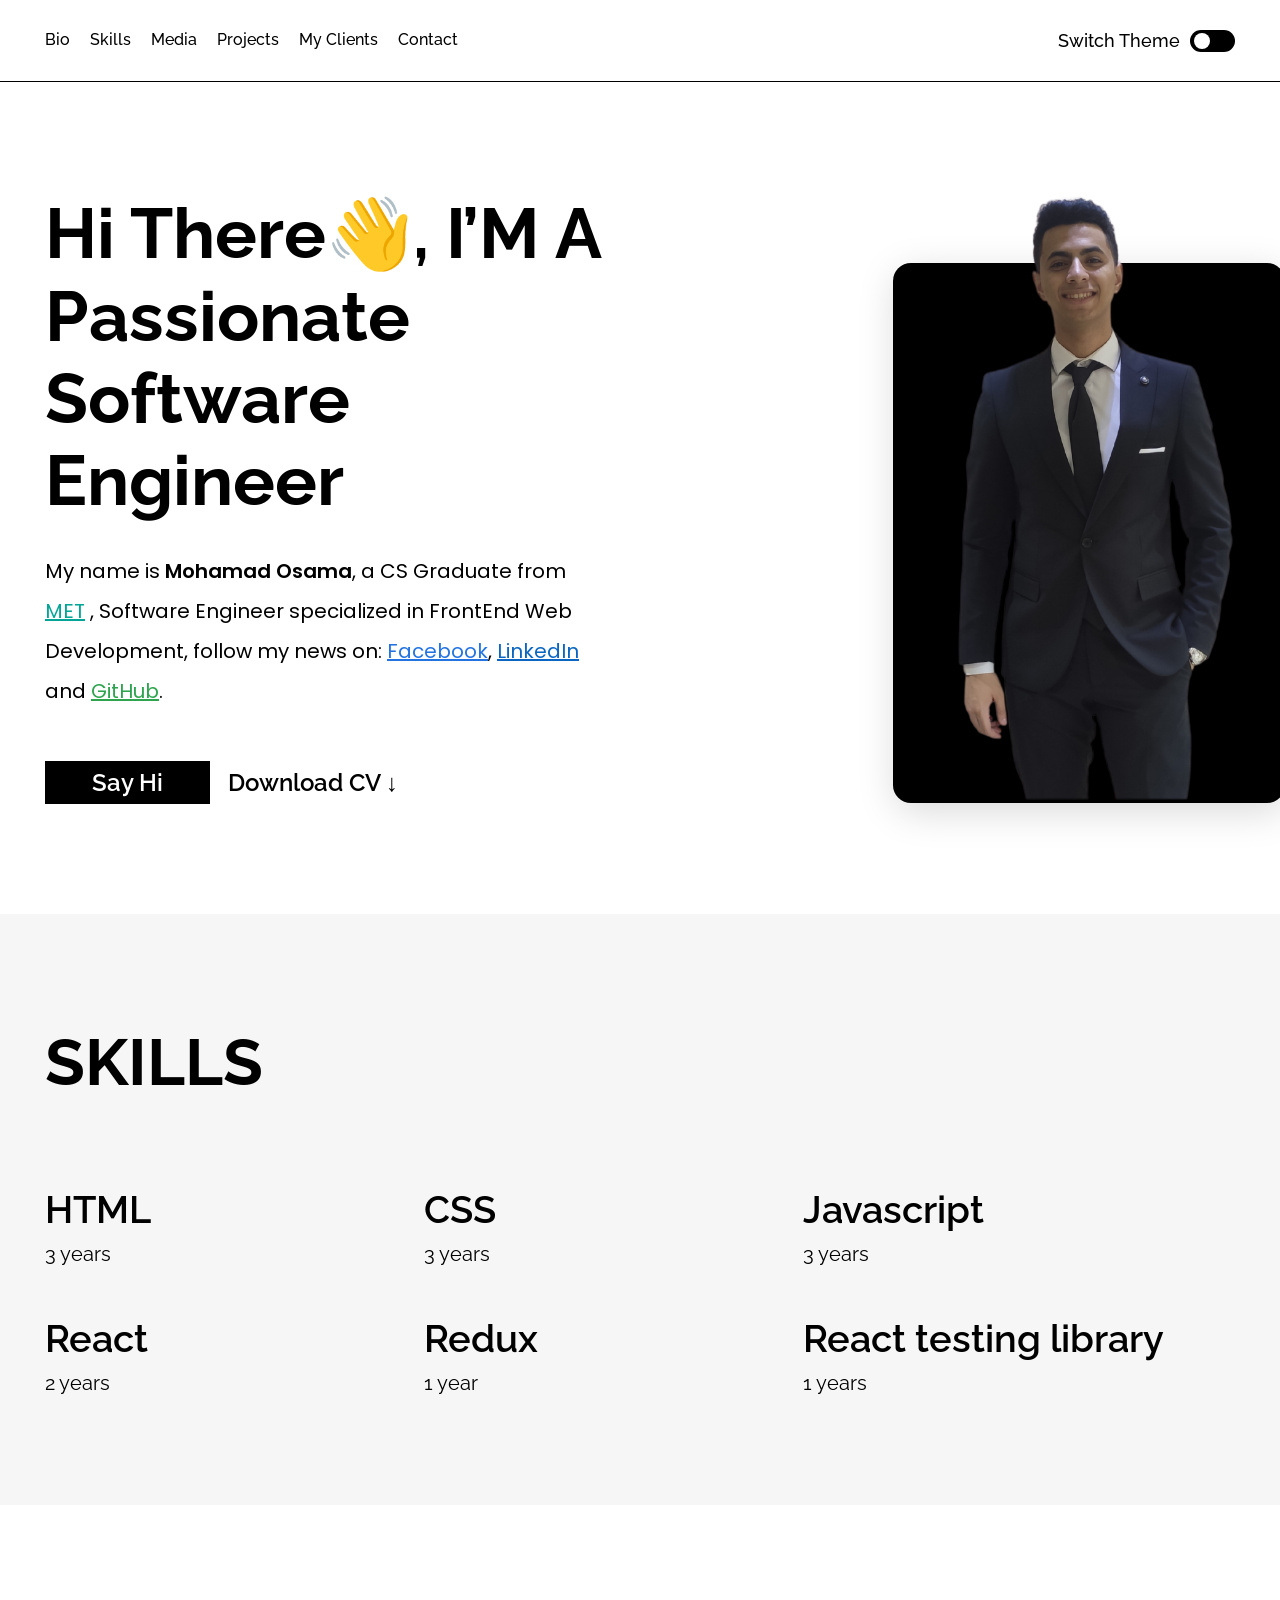
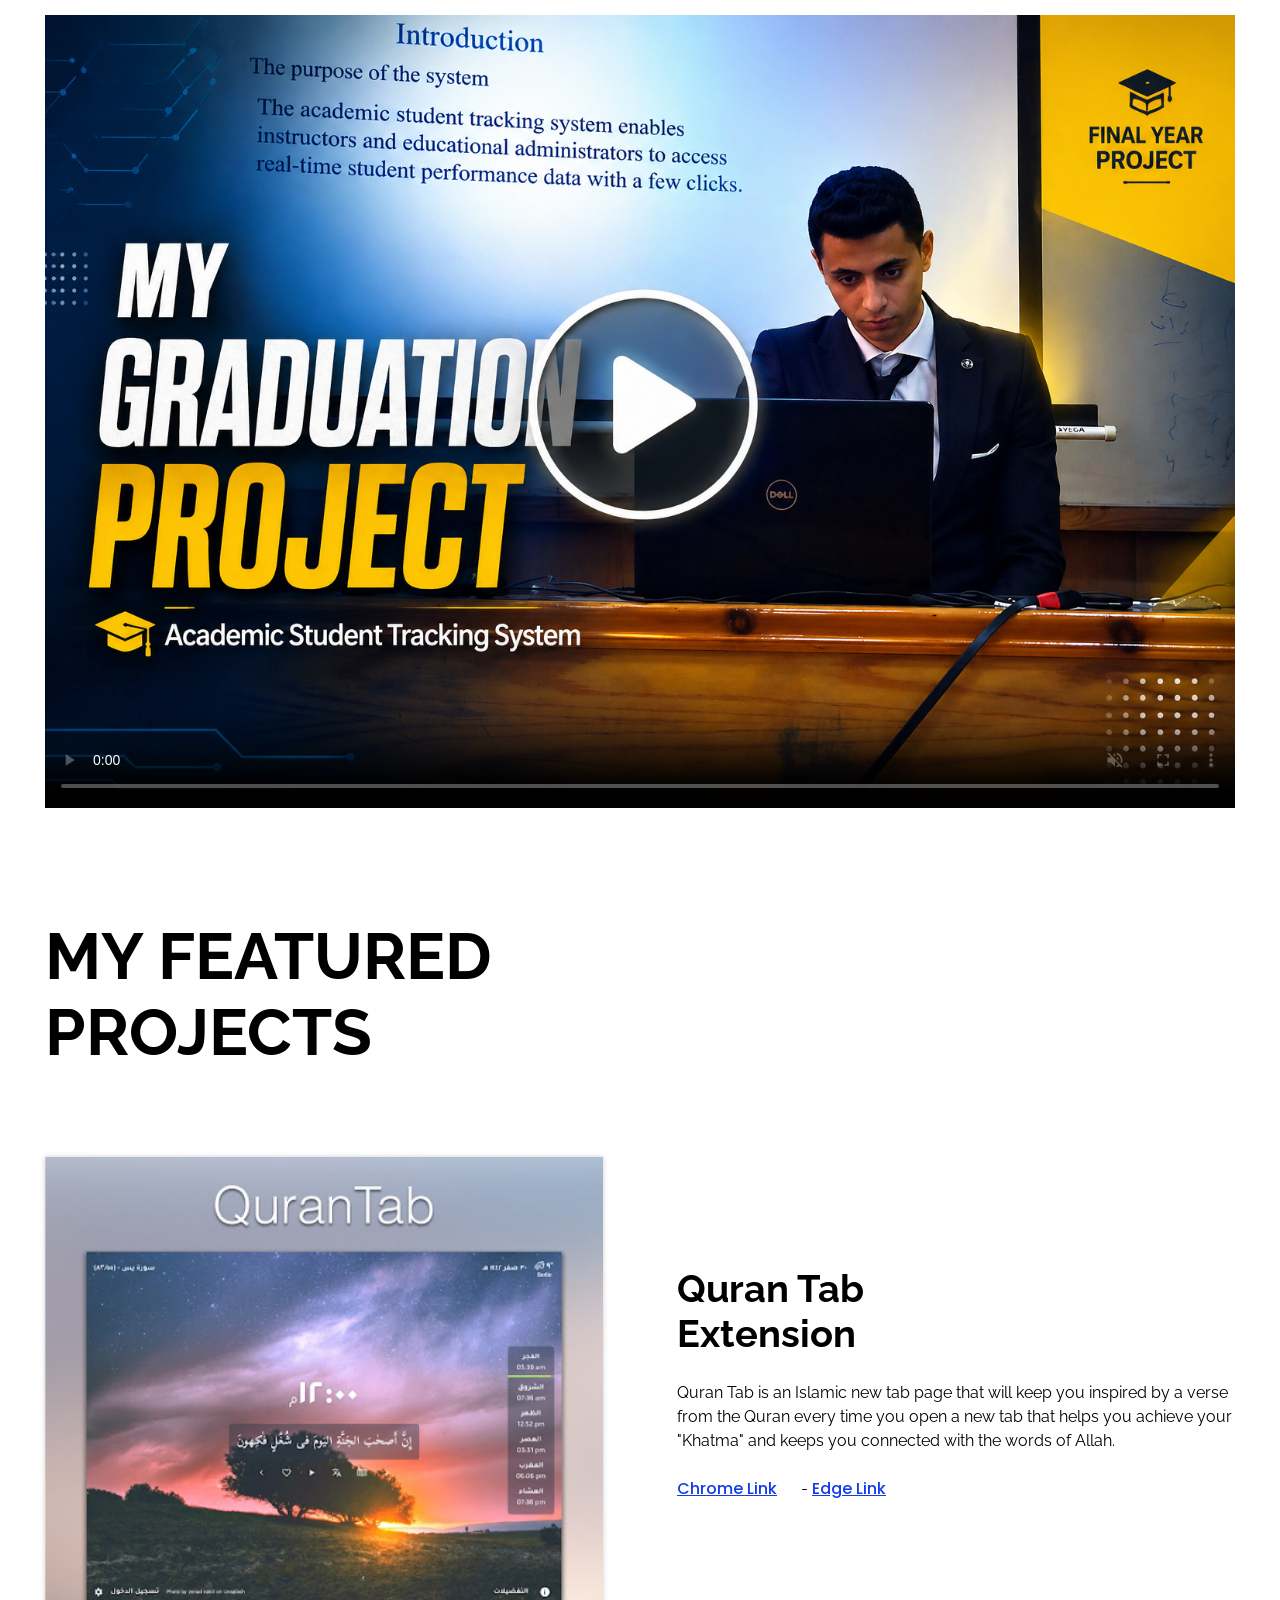
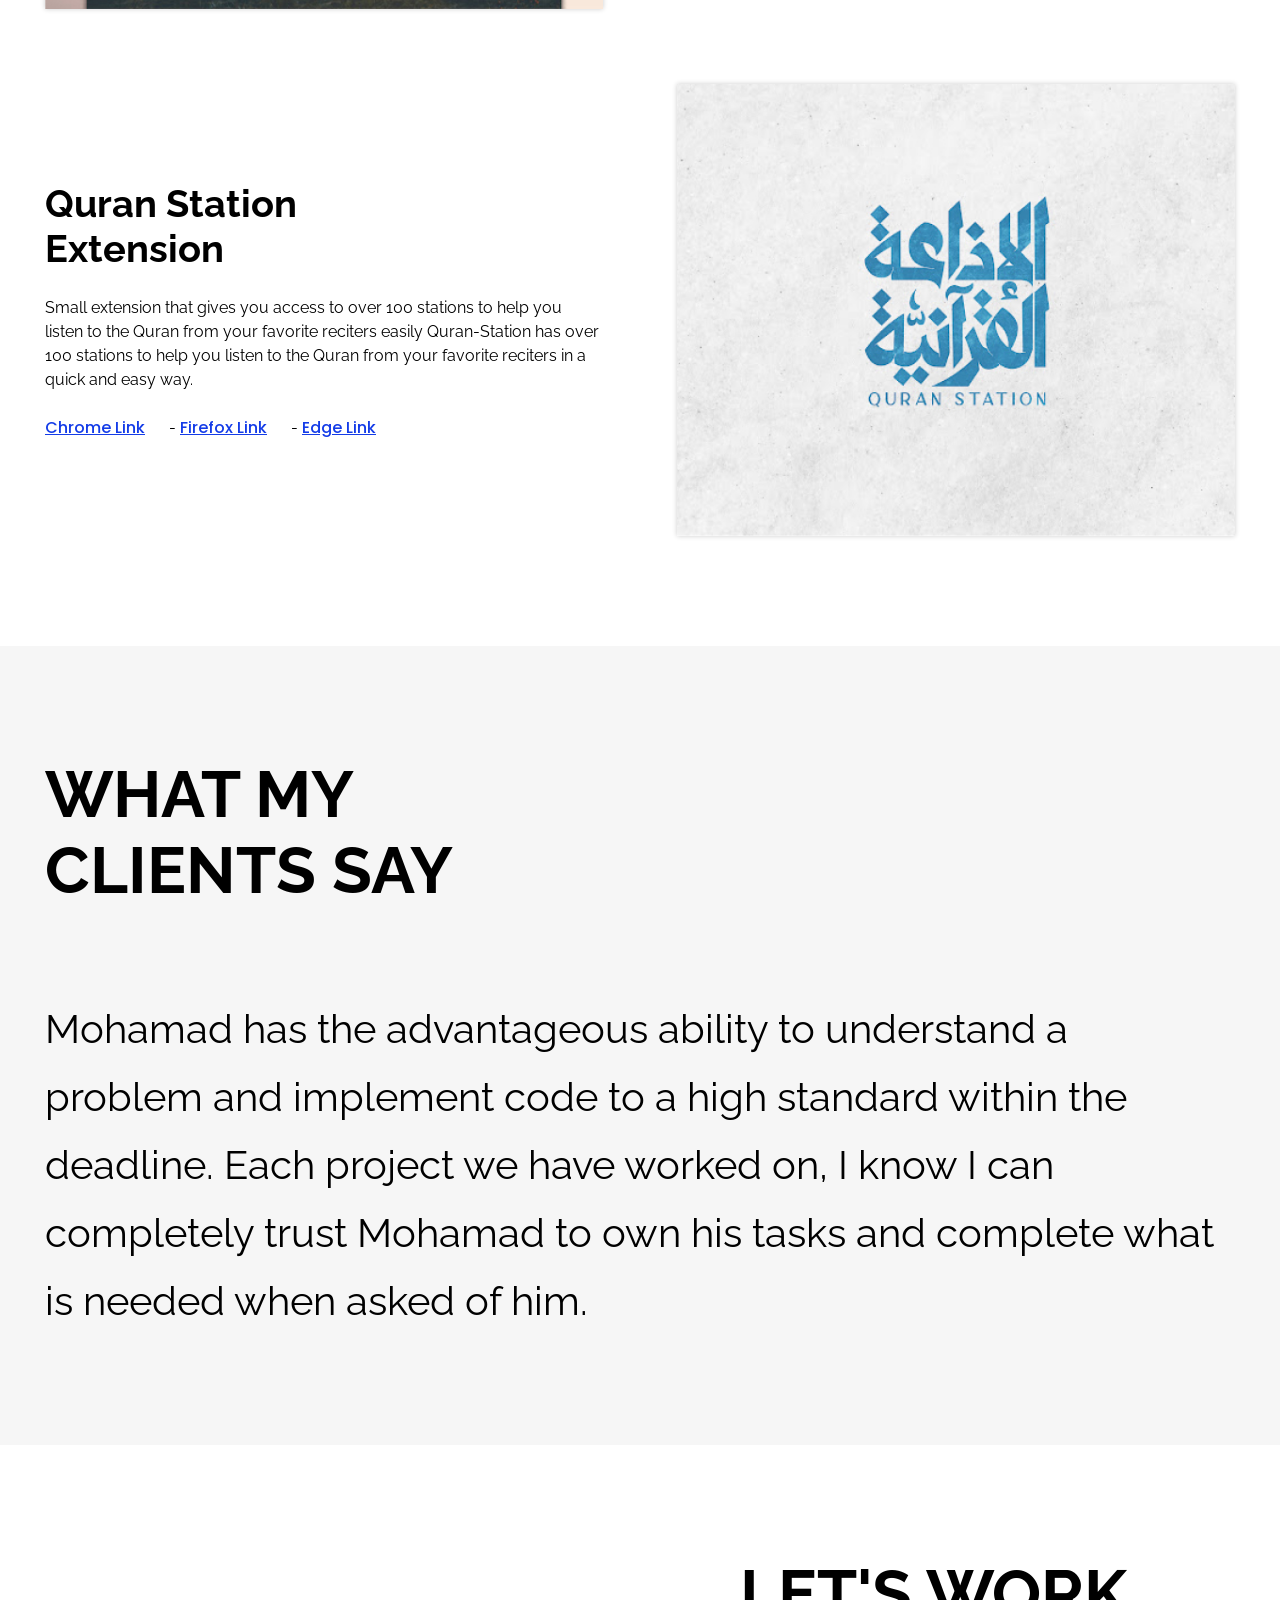
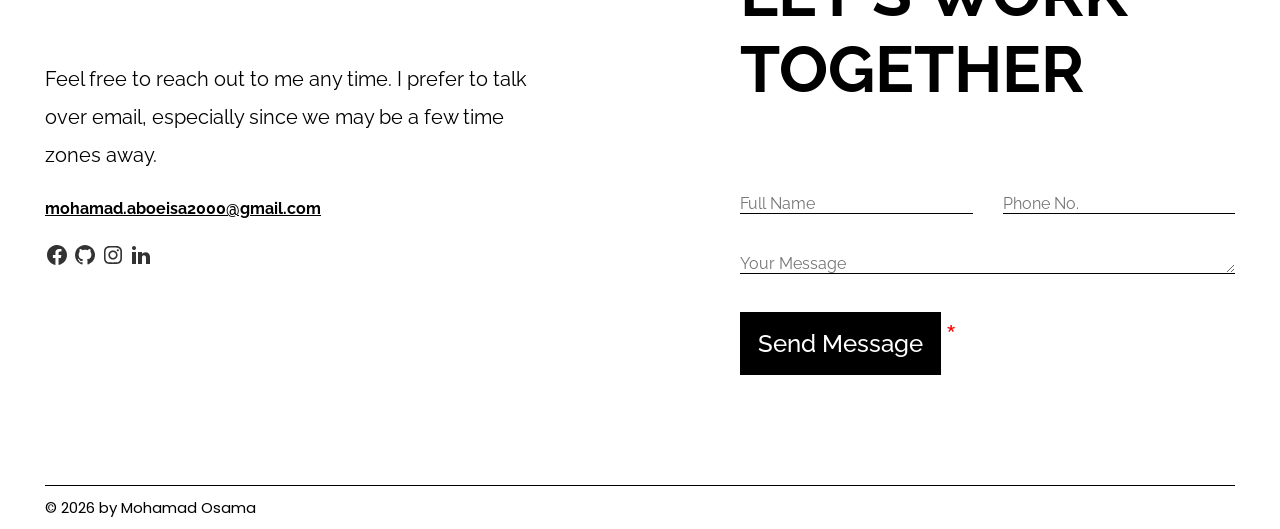
==== index.html @ 6b3fe072 "first commit" ====
<!doctype html>
<html lang="en">
  <head>
    <meta charset="UTF-8" />
    <meta name="viewport" content="width=device-width, initial-scale=1.0" />
    <link rel="preconnect" href="https://fonts.googleapis.com" />
    <link rel="preconnect" href="https://fonts.gstatic.com" crossorigin />
    <link
      href="https://fonts.googleapis.com/css2?family=Poppins:ital,wght@0,100;0,200;0,300;0,400;0,500;0,600;0,700;0,800;0,900;1,100;1,200;1,300;1,400;1,500;1,600;1,700;1,800;1,900&family=Raleway:ital,wght@0,100..900;1,100..900&display=swap"
      rel="stylesheet"
    />
    <link rel="stylesheet" href="/styles/style.css" />
    <title>Mohamad Osama</title>
  </head>
  <body>
    <div class="container">
      <video class="video-loop" autoplay muted loop>
        <source src="video-loop.mp4" type="video/mp4" />
      </video>
      <header class="header">
        <label class="burger-menu" for="menu">
          <div class="burger-menu__bar"></div>
          <div class="burger-menu__bar"></div>
          <div class="burger-menu__bar"></div>
        </label>
        <input id="menu" class="burger-menu__checkbox" type="checkbox">

        <nav class="navigation">
          <ul class="navigation__list">
            <li><a href="#bio" class="navigation__link navigation__bio">Bio</a></li>
            <li><a href="#skills" class="navigation__link navigation__skills">Skills</a></li>
            <li><a href="#media" class="navigation__link navigation__media">Media</a></li>
            <li><a href="#projects" class="navigation__link navigation__projects">Projects</a></li>
            <li><a href="#clients" class="navigation__link navigation__clients">My Clients</a></li>
            <li><a href="#contact" class="navigation__link navigation__contact">Contact</a></li>
          </ul>
        </nav>
        <div class="toggle">
          <h3 class="toggle__title">Switch Theme</h3>
          <input
            type="checkbox"
            name="toggle checkbox"
            id="toggle"
            class="toggle__checkbox"
          />
          <label for="toggle" class="toggle__label"></label>
        </div>
      </header>

      <section id="bio" class="bio section">
        <div class="bio__data">
          <h1 class="bio__heading">
            Hi There👋, I’M A Passionate Software Engineer
          </h1>
          <p class="bio__objective">
            My name is <span class="bio__name">Mohamad Osama</span>, a
            CS Graduate from
            <a href="https://metmans.edu.eg/" class="bio__almdrasa" target="_blank">MET</a>
            , Software Engineer specialized in FrontEnd Web Development, follow my news on: 
            <a
              href="https://www.facebook.com/mohamad.aboeisa"
              target="_blank"
              class="bio__facebook"
              >Facebook</a
            >,
            <a
              href="https://www.linkedin.com/in/mohamad-osama-aboeisa/"
              target="_blank"
              class="bio__linkedin"
              >LinkedIn</a
            >
            and
            <a
              href="https://github.com/mohamad-aboeisa"
              class="bio__github"
              target="_blank"
              >GitHub</a>.
          </p>
          <a href="#contact" class="bio__links say-hi-link">Say Hi</a>
          <a href="MohamadOsamaResume.pdf" class="bio__links find-out-link" target="_blank"
            >Download CV <span class="bio__arrow">↓</span></a
          >
        </div>
        <div class="bio__pic-content">
          <img
            class="bio__pic"
            src="./images/personal-pic.png"
            alt="image of mohamad osama"
          />
        </div>
      </section>

      <section id="skills" class="skills section section--with--bg">
        <h2 class="h2-heading">Skills</h2>
        <ul class="skills__list">
          <li class="skills__item">
            <h2 class="skills__title">HTML</h2>
            <span class="skills__years">3 years</span>
          </li>
          <li class="skills__item">
            <h2 class="skills__title">CSS</h2>
            <span class="skills__years">3 years</span>
          </li>
          <li class="skills__item">
            <h2 class="skills__title">Javascript</h2>
            <span class="skills__years">3 years</span>
          </li>
          <li class="skills__item">
            <h2 class="skills__title">React</h2>
            <span class="skills__years">2 years</span>
          </li>
          <li class="skills__item">
            <h2 class="skills__title">Redux</h2>
            <span class="skills__years">1 year</span>
          </li>
          <li class="skills__item">
            <h2 class="skills__title">React testing library</h2>
            <span class="skills__years">1 years</span>
          </li>
        </ul>
      </section>

      <section id="media" class="media section">
        <video
          class="media__video"
          poster="./images/thumbnail.jpg"
          controls
          muted
        >
          <source src="video.mp4" type="video/mp4" />
          Your browser doesn't support the video tag
        </video>
      </section>

      <section id="projects" class="projects section">
        <h2 class="h2-heading">My featured <br> projects</h2>
        <div class="projects__main">
          <img
            class="projects__img"
            src="./images/project-1.jpg"
            alt="Quran Tab Extension"
          />
          <div class="projects__data">
            <h3 class="h3-heading">Quran Tab <br> Extension</h3>
            <p class="projects__description">
              Quran Tab is an Islamic new tab page that will keep you inspired
              by a verse from the Quran every time you open a new tab that helps
              you achieve your "Khatma" and keeps you connected with the words
              of Allah.
            </p>
            <a class="projects__link" href="https://bit.ly/qt-chrome" target="_blank">Chrome Link</a>
            <span>-</span>
            <a class="projects__link" href="https://bit.ly/qt-edge" target="_blank">Edge Link</a>
          </div>
          <div class="projects__data">
            <h3 class="h3-heading">Quran Station <br> Extension</h3>
            <p class="projects__description">
              Small extension that gives you access to over 100 stations to help you listen to the Quran from your favorite reciters easily Quran-Station has over 100 stations to help you listen to the Quran from your favorite reciters in a quick and easy way.
            </p>
            <a class="projects__link" href="https://bit.ly/qs-chrome" target="_blank">Chrome Link</a>
            <span>-</span>
            <a class="projects__link" href="https://bit.ly/qs-firefox" target="_blank">Firefox Link</a>
            <span>-</span>
            <a class="projects__link" href="https://bit.ly/quran-station-edge" target="_blank">Edge Link</a>
          </div>
          <img class="projects__img" src="images/project-2.jpg" alt="Quran Tab Extension">
      </section>

      <section id="clients" class="clients section section--with--bg">
        <h2 class="h2-heading">What My <br> CLients Say</h2>

        <div class="clients__opinions">
          <div class="clients__wrapper">
            <p class="clients__opinion">Mohamad has the advantageous ability to understand a problem and implement code to a high standard within the deadline.
                                         Each project we have worked on, I know I can completely trust Mohamad to own his tasks and complete what is needed when asked of him.</p>
            <p class="clients__opinion">Mohamad will patiently listen to you and give you his own Ideas as well, and in the end,
                                         he comes up with something completely different from what you’re expecting, but the good news is, you’ll always love it.</p>
            <p class="clients__opinion">I had a chance to work closely with Mohamad as a direct manager from hist first day at pbs until my last day there (6+months).
                                         Mohamad's biggest strengths that I admire are taking initiatives on personal and team level, and driving them.</p>
          </div>
        </div>
      </section>

      <section id="contact" class="contact section" >
        <div>
          <p class="contact__description">
            Feel free to reach out to me any time. I prefer to talk over email, especially since we may be a few time zones away.
          </p>
          <a class="contact__email" href="mailto:mohamad.aboeisa2000@gmail.com">mohamad.aboeisa2000@gmail.com</a>

          <div class="contact__socials">
            <a href="https://www.facebook.com/mohamad.aboeisa" class="contact__social" target="_blank">
              <img class="icon" src="./images/brand/facebook.svg" alt="Facebook">
            </a>
            <a href="https://github.com/mohamad-aboeisa" class="contact__social" target="_blank">
              <img class="icon" src="images/brand/github.svg" alt="github">
            </a>
            <a href="https://www.instagram.com/mohamadaboeisa/" class="contact__social" target="_blank">
              <img class="icon" src="images/brand/instagram.svg" alt="instgram">
            </a>
            <a href="https://www.linkedin.com/in/mohamad-osama-aboeisa/" class="contact__social" target="_blank">
              <img class="icon" src="images/brand/LinkedIn.svg" alt="linkedin">
            </a>
          </div>
        </div>

        <div class="contact__formContent">
        <h2 class="h2-heading">Let's work <br> together</h2>

        <form action="results.html">
          <div class="contact__inputs">
            <input class="contact__input" type="text" name="fullName"  placeholder="Full Name" required>
            <input class="contact__input" type="tel" name="telephone"  placeholder="Phone No." pattern="0[0-9]{10}" required>
          </div>
          <textarea class="contact__input contact__textarea" name="description" id="description" rows="1" placeholder="Your Message" required></textarea>
          <input class="contact__button" type="submit" value="Send Message">
        </form>
        </div>
      </section>

      <footer class="footer">&copy; 2026 by Mohamad Osama</footer>
    </div>
  </body>
</html>
---- styles/style.css ----
:root {
  --container-width: 119rem;
  --gutter: 2rem;
  --color-black: #000;
  --color-white: #fff;
  --color-blue: #2374e1;
  --color-light-blue: #1d9bf0;
  --color-dark-blue: #0a66c2;
  --color-darker-blue: #143ce8;
  --color-red: #ff0000;
  --color-light-green: #2ea44f;
  --color-green: #03a696;
  --color-dark-green: #42959b;
  --color-grey: #f6f6f6;
  --color-background: var(--color-white);
  --color-text: var(--color-black);
  --color-box-img: var(--color-black);
  --color-link-bg: var(--color-black);
  --color-input-border: var(--color-black);
  --font-family-raleway: "Raleway", sans-serif;
  --font-family-poppins: "Poppins", sans-serif;
  --font-weight-regular: 400;
  --font-weight-medium: 500;
  --font-weight-semi-bold: 600;
  --font-weight-bold: 700;
  --font-size-70: 7rem;
  --font-size-65: 6.5rem;
  --font-size-40: 4rem;
  --font-size-38: 3.8rem;
  --font-size-24: 2.4rem;
  --font-size-22: 2.2rem;
  --font-size-20: 2rem;
  --font-size-18: 1.8rem;
  --font-size-15: 1.5rem;
  --transition-timing: 0.3s;
}

* {
  padding: 0;
  margin: 0;
  font: inherit;
}

*,
*::before,
*::after {
  box-sizing: border-box;
}

a {
  color: inherit;
  display: inline-block;
}

button,
[type=submit] {
  background-color: transparent;
  cursor: pointer;
  border: 0;
}

ul,
ol {
  list-style: none;
}

html {
  font-size: 62.5%;
  scroll-behavior: smooth;
  scroll-padding-top: 11rem;
}

body {
  font-size: 1.6rem;
  font-family: var(--font-family-raleway);
  background-color: var(--color-background);
  color: var(--color-text);
}

.container {
  display: grid;
  row-gap: 11rem;
  margin: 0 auto;
  max-width: calc(var(--container-width) + var(--gutter) * 2);
  padding-inline: var(--gutter);
}

.video-loop {
  position: fixed;
  top: 0;
  left: 0;
  min-width: 100%;
  min-height: 100%;
  opacity: 0.08;
  z-index: -1;
}

.section {
  position: relative;
  display: grid;
  grid-template-columns: repeat(2, auto);
  align-items: start;
}

.section--with--bg {
  padding: 11rem 0;
}

.section--with--bg::before {
  content: "";
  width: 100vw;
  height: 100%;
  position: absolute;
  justify-self: center;
  z-index: -1;
  background: var(--color-grey);
}

.h2-heading {
  font-size: var(--font-size-65);
  font-weight: var(--font-weight-bold);
  grid-column: 1/-1;
  text-transform: uppercase;
  margin-bottom: 8.7rem;
}

.h3-heading {
  font-size: var(--font-size-38);
  font-weight: var(--font-weight-bold);
  margin-bottom: 2.5rem;
}

.header {
  position: sticky;
  top: 0;
  padding: 3rem 0;
  display: flex;
  justify-content: center;
  z-index: 1;
}

.header::before {
  content: "";
  position: absolute;
  height: 100%;
  width: 100vw;
  border-bottom: 0.1rem solid var(--color-input-border);
  background: var(--color-background);
  top: 0;
  z-index: -1;
}

.navigation__list {
  display: flex;
  gap: 2rem;
}

.navigation__link:link,
.navigation__link:visited {
  text-decoration: none;
  font-weight: var(--font-weight-medium);
}

.navigation__link:hover,
.navigation__link:active {
  text-decoration: underline;
  color: var(--color-text);
}

.container:has(#bio:target) .navigation__bio,
.container:has(#skills:target) .navigation__skills,
.container:has(#media:target) .navigation__media,
.container:has(#projects:target) .navigation__projects,
.container:has(#clients:target) .navigation__clients,
.container:has(#contact:target) .navigation__contact {
  color: var(--color-blue);
  text-decoration: underline;
  font-weight: var(--font-weight-bold);
}

.burger-menu__checkbox {
  display: none;
}

/* Toggle */
.toggle {
  display: flex;
  gap: 1rem;
  margin-left: auto;
}

.toggle__title {
  font-weight: var(--font-weight-medium);
  font-size: var(--font-size-18);
}

.toggle__checkbox {
  display: none;
}

.toggle__label {
  display: block;
  position: relative;
  background-color: var(--color-black);
  border-radius: 1.5rem;
  width: 4.5rem;
  height: 2.2rem;
  cursor: pointer;
  padding: 0.3rem 0.4rem;
  transition: var(--transition-timing);
}

.toggle__label::after {
  content: "";
  width: 1.6rem;
  height: 1.6rem;
  border-radius: 50%;
  display: block;
  background-color: var(--color-white);
  transition: var(--transition-timing);
}

.toggle__checkbox:checked + .toggle__label {
  background-color: var(--color-white);
}

.toggle__checkbox:checked + .toggle__label::after {
  transform: translateX(2.1rem);
  background-color: var(--color-green);
}

.bio {
  grid-template-columns: repeat(2, 1fr);
  column-gap: 7.4rem;
  row-gap: 0;
}

.bio__heading {
  font-size: var(--font-size-70);
  font-weight: var(--font-weight-bold);
}

.bio__objective {
  font-family: var(--font-family-poppins);
  font-weight: var(--font-weight-regular);
  font-size: var(--font-size-20);
  margin: 3rem 0 5rem;
  line-height: 2;
}

.bio__name {
  font-weight: var(--font-weight-semi-bold);
}

.bio__almdrasa {
  color: var(--color-green);
}

.bio__facebook {
  color: var(--color-blue);
}

.bio__linkedin {
  color: var(--color-dark-blue);
}

.bio__github {
  color: var(--color-light-green);
}

.bio__links {
  font-size: 2.4rem;
  font-weight: var(--font-weight-semi-bold);
  text-decoration: none;
}

.say-hi-link {
  background-color: var(--color-link-bg);
  color: var(--color-white);
  padding: 0.7rem 4.7rem;
}

.find-out-link {
  padding: 0.7rem 0;
  margin-inline-start: 1.4rem;
}

@keyframes jump {
  0% {
    transform: translateY(0.5rem);
  }
  35% {
    transform: translateY(-0.5rem);
  }
  75% {
    transform: translateY(0);
  }
  100% {
    transform: translateY(0);
  }
}
.bio__arrow {
  display: inline-block;
  animation: jump 1s infinite alternate ease-in-out;
}

.bio__pic-content {
  display: flex;
  position: relative;
  align-items: flex-end;
  justify-self: end;
  justify-content: center;
}

.bio__pic-content::before {
  content: "";
  position: absolute;
  right: -5rem;
  background-color: var(--color-box-img);
  width: 140%;
  height: 54rem;
  z-index: -1;
  border-radius: 1.8rem;
  box-shadow: 2.17543px 8.7017px 38.0699px rgba(0, 0, 0, 0.15);
}

.bio__pic {
  width: 28rem;
}

.skills__list {
  display: grid;
  grid-template-columns: repeat(3, 1fr);
  column-gap: 0;
  row-gap: 5rem;
}

.skills__item {
  transform: var(--transition-timing);
  user-select: none;
}

.skills__title {
  font-size: var(--font-size-38);
  font-weight: var(--font-weight-semi-bold);
}

.skills__years {
  display: inline-block;
  font-size: var(--font-size-20);
  margin-top: 1rem;
}

.skills__item:hover {
  text-shadow: 0 0 2px var(--color-green);
}

.media {
  align-items: center;
  justify-content: center;
}

.media__video {
  max-width: 100%;
  max-height: 80rem;
  cursor: pointer;
}

.projects__main {
  display: grid;
  grid-template-columns: repeat(2, 1fr);
  column-gap: 7.4rem;
  row-gap: 7.5rem;
}

.projects__img {
  box-shadow: 0 0 0.5rem rgba(0, 0, 0, 0.2);
  max-width: 100%;
}

.projects__data {
  align-self: center;
}

.projects__description {
  line-height: 1.5;
}

.projects__link {
  color: var(--color-darker-blue);
  font-family: var(--font-family-poppins);
  font-weight: var(--font-weight-medium);
  margin-top: 2.3rem;
}

.projects__link::after {
  content: "";
  display: inline-block;
  width: 1.4rem;
  height: 1.4rem;
  background-image: url(./images/external-icon.png);
  background-size: contain;
  margin-left: 0.6rem;
}

.clients__opinions {
  grid-column: 1/-1;
  font-size: var(--font-size-40);
  line-height: 1.7;
}

.clients__wrapper {
  display: flex;
  overflow-x: auto;
  scroll-snap-type: x mandatory;
}

.clients__opinion {
  flex-basis: 100%;
  flex-shrink: 0;
  scroll-snap-align: start;
}

.contact {
  grid-template-columns: repeat(2, 1fr);
  column-gap: 20rem;
  row-gap: 0;
  align-items: center;
}

.contact__description {
  font-size: var(--font-size-20);
  line-height: 1.9;
}

.contact__email {
  font-weight: var(--font-weight-bold);
  margin: 2.5rem 0;
}

.contact__social {
  transition: var(--transition-timing);
}

.contact__social:hover {
  transform: scale(1.2);
}

.contact__inputs {
  display: flex;
  gap: 3rem;
}

.contact__input {
  border: 0;
  outline: 0;
  background: transparent;
  border-bottom: 0.1rem solid var(--color-input-border);
  flex: 1;
}

.contact__textarea {
  width: 100%;
  margin-top: 4rem;
}

.contact__button {
  background-color: var(--color-link-bg);
  color: var(--color-white);
  padding: 1.7rem 1.8rem;
  font-weight: var(--font-weight-medium);
  font-size: var(--font-size-24);
  margin-top: 3.4rem;
}

form:invalid::after {
  content: "*";
  font-size: var(--font-size-38);
  color: var(--color-red);
}

.footer {
  position: relative;
  padding: 1rem 0;
  font-size: var(--font-size-15);
  font-family: var(--font-family-poppins);
  border-top: 0.1rem solid var(--color-input-border);
}

html:has(.toggle__checkbox:checked) {
  --color-background: var(--color-black);
  --color-text: var(--color-white);
  --color-box-img: var(--color-green);
  --color-link-bg: var(--color-green);
  --color-grey: #080808;
  --color-input-border: var(--color-white);
}
html:has(.toggle__checkbox:checked) .icon {
  filter: invert(1);
}

@media (max-width: 1000px) {
  html {
    font-size: 8px;
  }
}
@media (max-width: 800px) {
  .container {
    row-gap: 8rem;
  }
  .section {
    grid-template-columns: 1fr;
  }
  .bio__pic-content {
    grid-row: 1;
    justify-self: center;
    margin-bottom: 4rem;
  }
  .skills__list {
    grid-template-columns: repeat(2, 1fr);
  }
  .projects__main {
    grid-template-columns: 1fr;
    column-gap: 0;
    row-gap: 6rem;
    justify-items: center;
  }
  .projects__data:nth-of-type(2) {
    order: 1;
  }
  .clients__opinion {
    font-size: var(--font-size-24);
  }
  .contact {
    row-gap: 6rem;
  }
  .contact__formContent {
    order: -1;
  }
}
@media (max-width: 500px) {
  .burger-menu {
    display: flex;
    flex-direction: column;
    cursor: pointer;
    gap: 0.75rem;
  }
  .burger-menu__bar {
    height: 0.3rem;
    width: 4.375rem;
    background-color: var(--color-text);
    transition: var(--transition-timing);
  }
  .header:has(.burger-menu__checkbox:checked) .burger-menu__bar:nth-child(1) {
    transform: translateY(10px) rotate(40deg);
  }
  .header:has(.burger-menu__checkbox:checked) .burger-menu__bar:nth-child(2) {
    opacity: 0;
    visibility: hidden;
  }
  .header:has(.burger-menu__checkbox:checked) .burger-menu__bar:nth-child(3) {
    transform: translateY(-7px) rotate(-40deg);
  }
  .burger-menu__checkbox:checked + .navigation {
    top: 100%;
  }
  .navigation {
    position: absolute;
    width: 100vw;
    background-color: var(--color-background);
    top: 0;
    padding: 3rem 0;
    border-bottom: 0.1rem solid var(--color-text);
    z-index: -2;
    transition: var(--transition-timing);
  }
  .navigation__list {
    justify-content: center;
  }
}/*# sourceMappingURL=style.css.map */
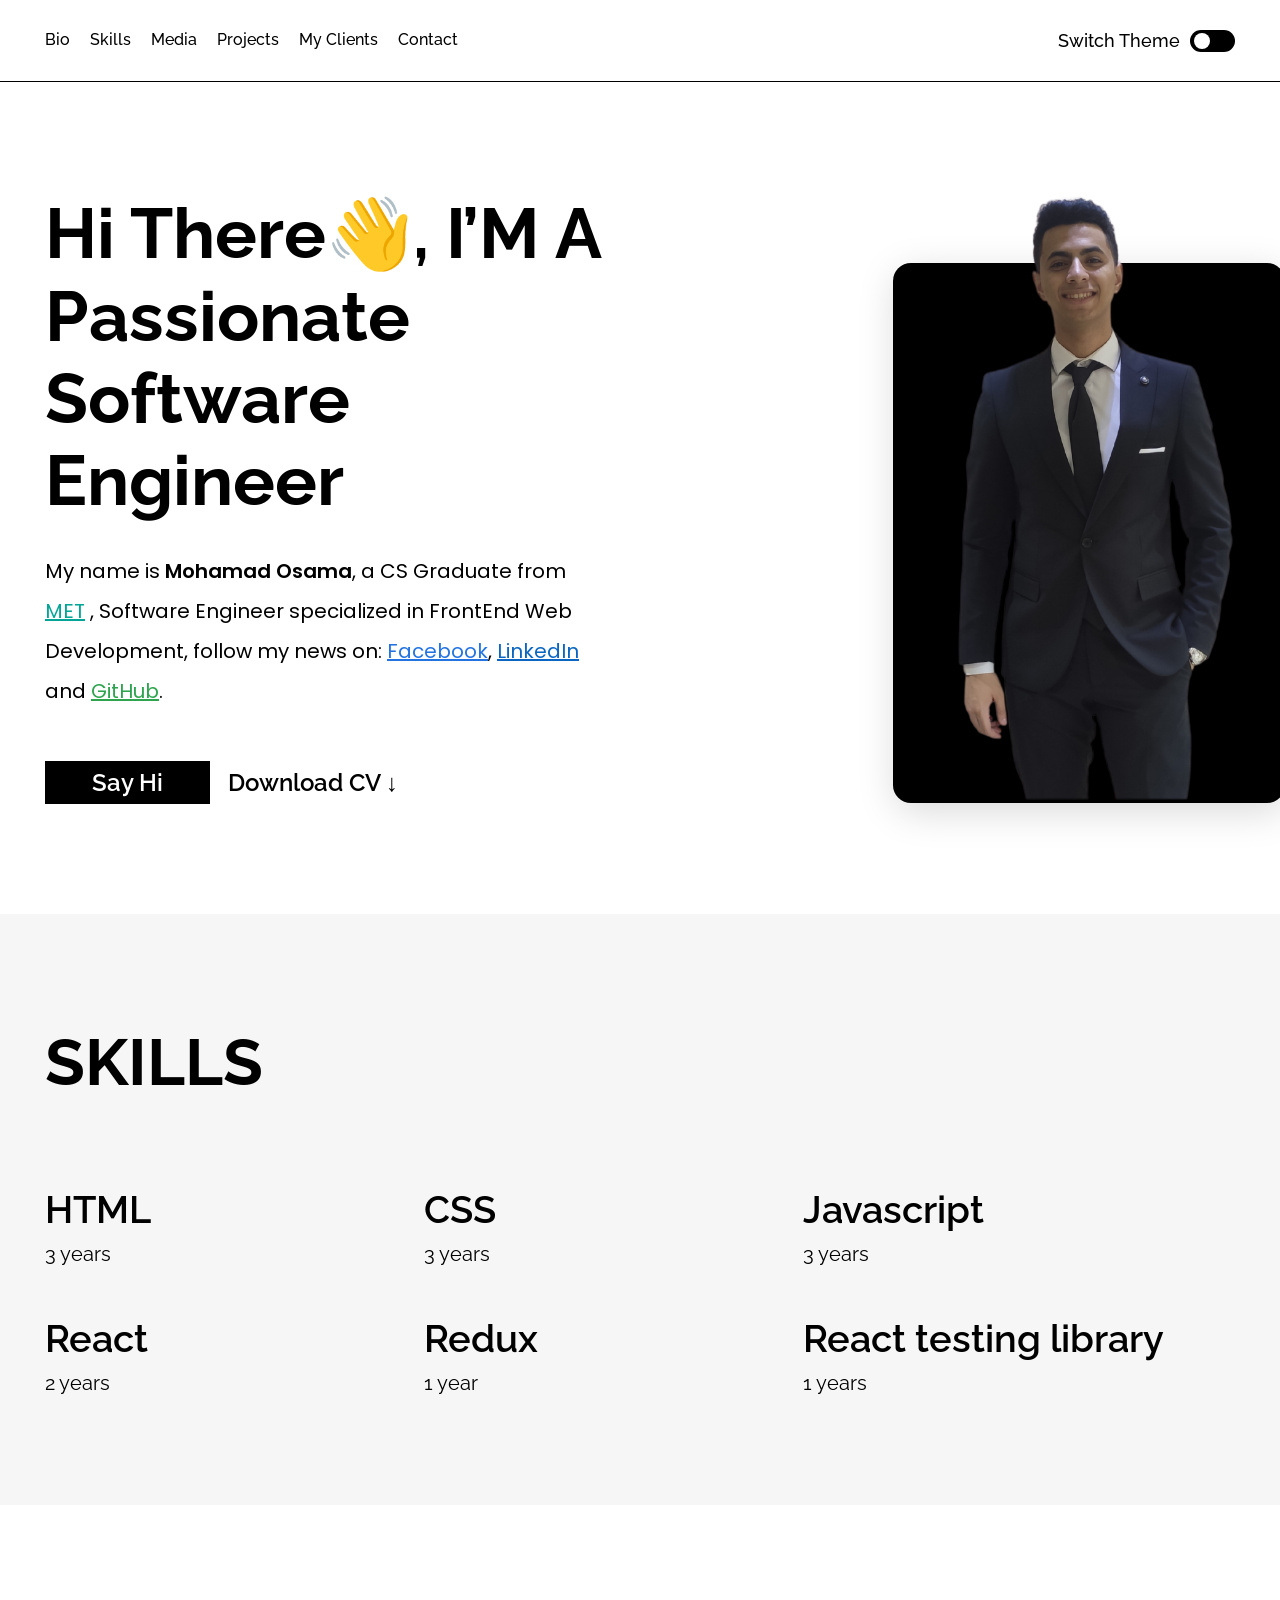
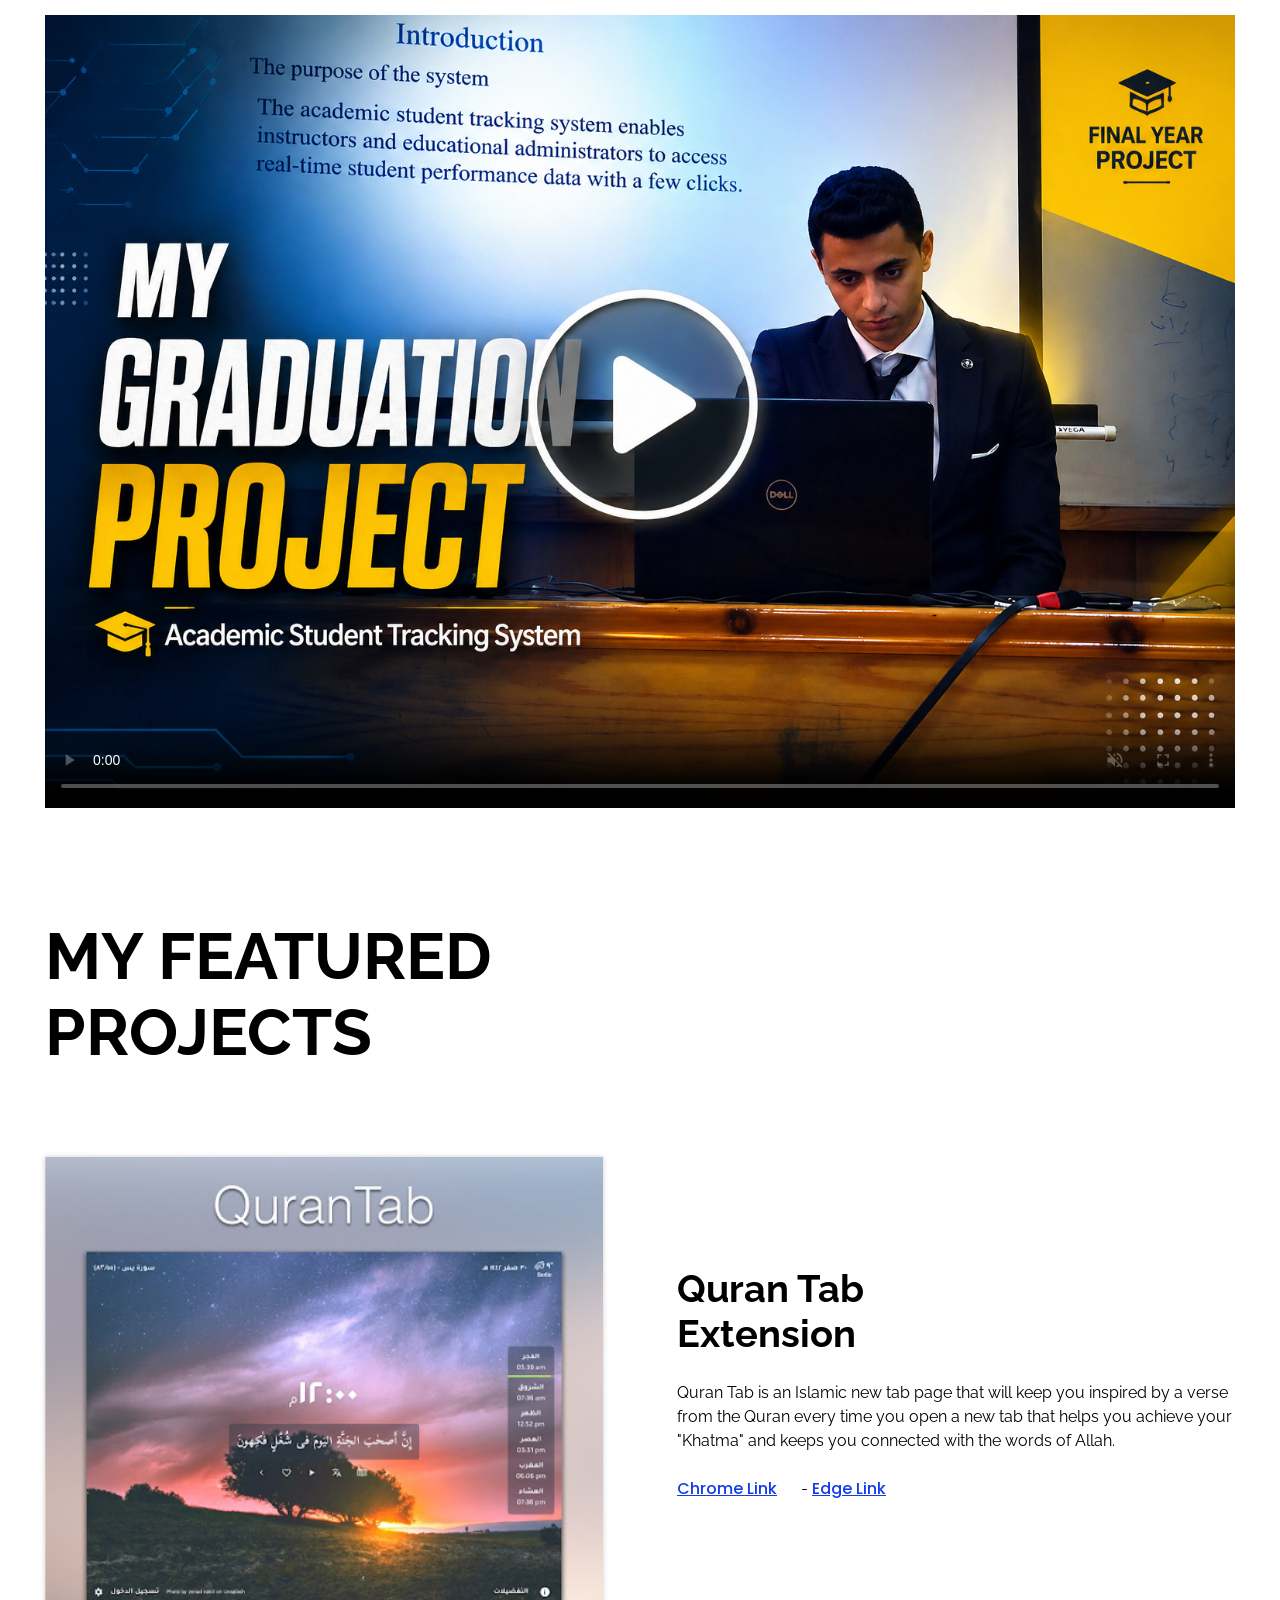
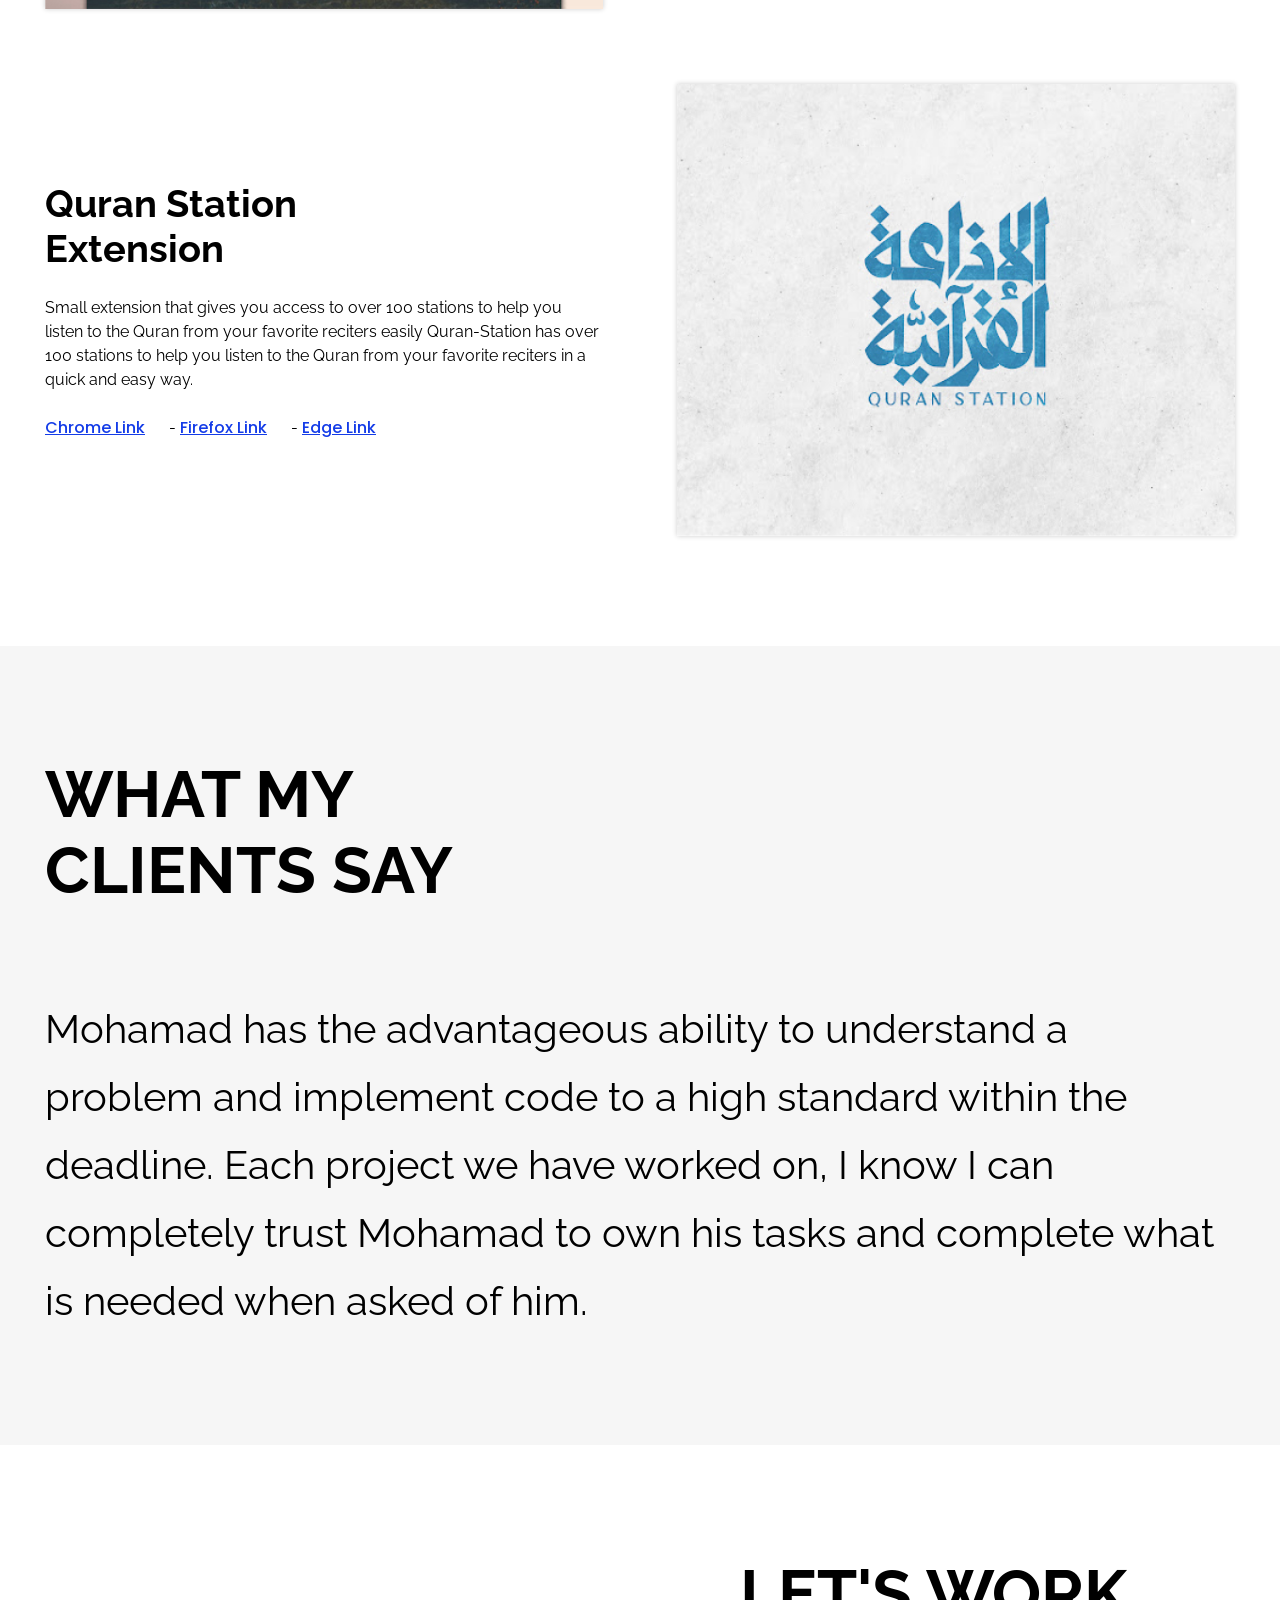
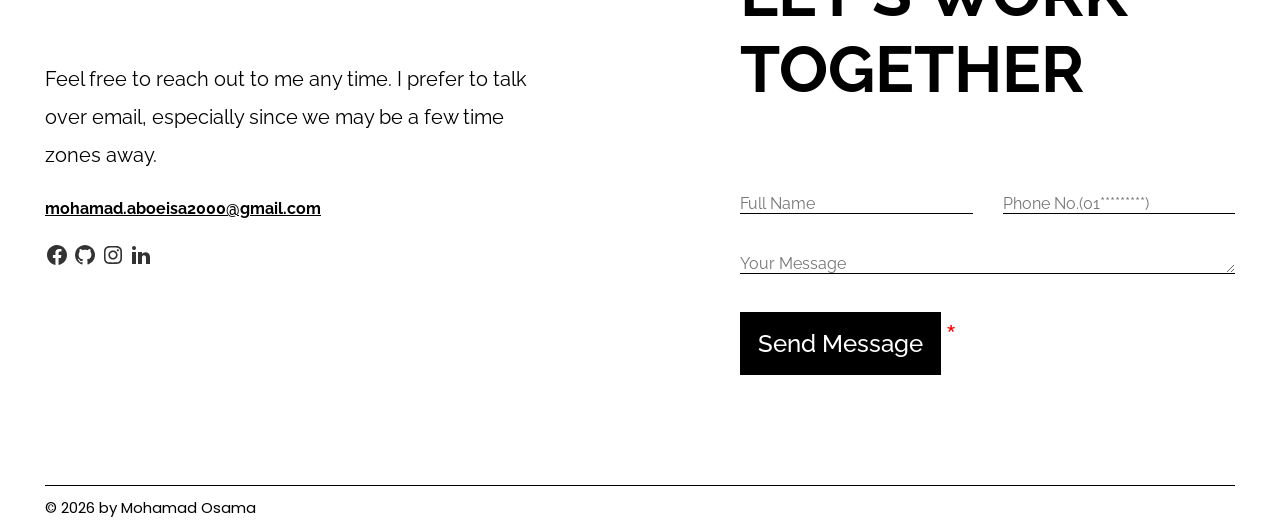
==== commit 014109d3: "phone pattern" ====
--- a/index.html
+++ b/index.html
@@ -9,7 +9,7 @@
       href="https://fonts.googleapis.com/css2?family=Poppins:ital,wght@0,100;0,200;0,300;0,400;0,500;0,600;0,700;0,800;0,900;1,100;1,200;1,300;1,400;1,500;1,600;1,700;1,800;1,900&family=Raleway:ital,wght@0,100..900;1,100..900&display=swap"
       rel="stylesheet"
     />
-    <link rel="stylesheet" href="/styles/style.css" />
+    <link rel="stylesheet" href="styles/style.css" />
     <title>Mohamad Osama</title>
   </head>
   <body>
@@ -210,7 +210,7 @@
         <form action="results.html">
           <div class="contact__inputs">
             <input class="contact__input" type="text" name="fullName"  placeholder="Full Name" required>
-            <input class="contact__input" type="tel" name="telephone"  placeholder="Phone No." pattern="0[0-9]{10}" required>
+            <input class="contact__input" type="tel" name="telephone"  placeholder="Phone No.(01*********)" pattern="01[0-9]{9}" required>
           </div>
           <textarea class="contact__input contact__textarea" name="description" id="description" rows="1" placeholder="Your Message" required></textarea>
           <input class="contact__button" type="submit" value="Send Message">
